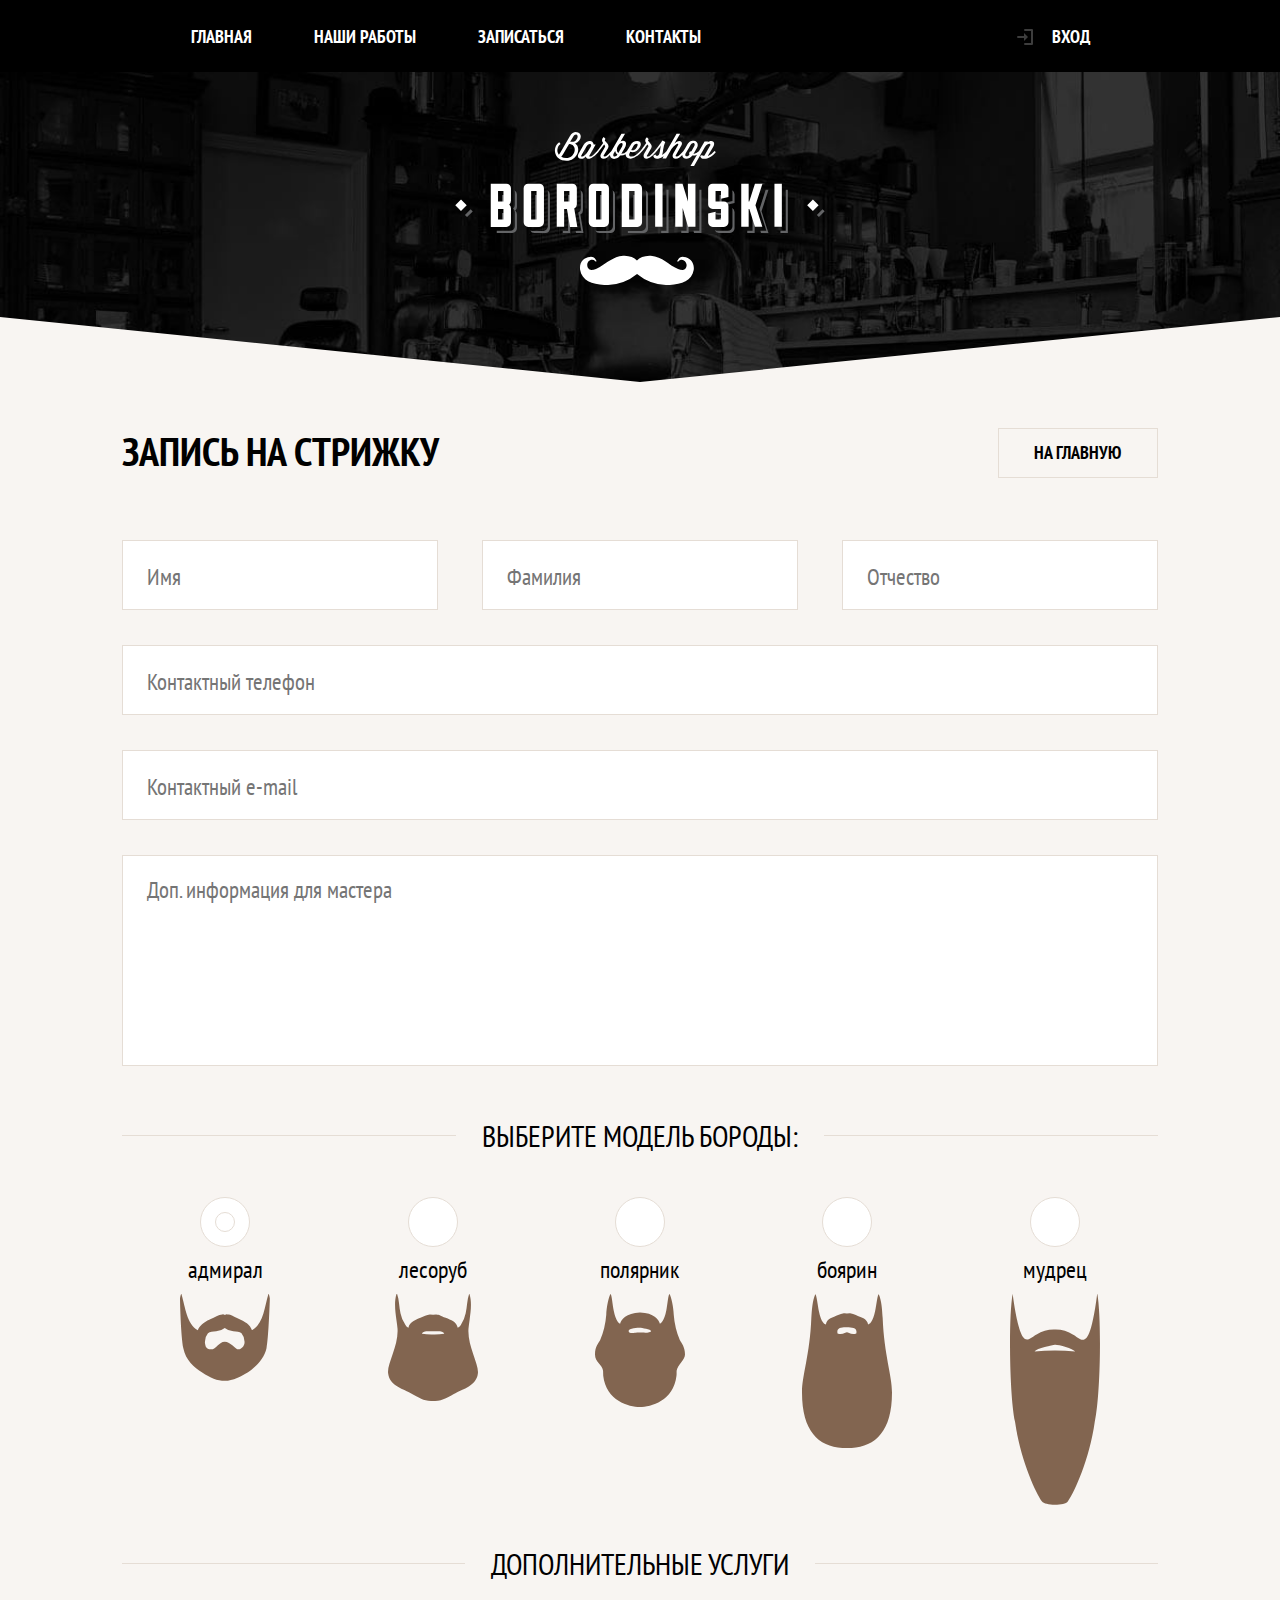
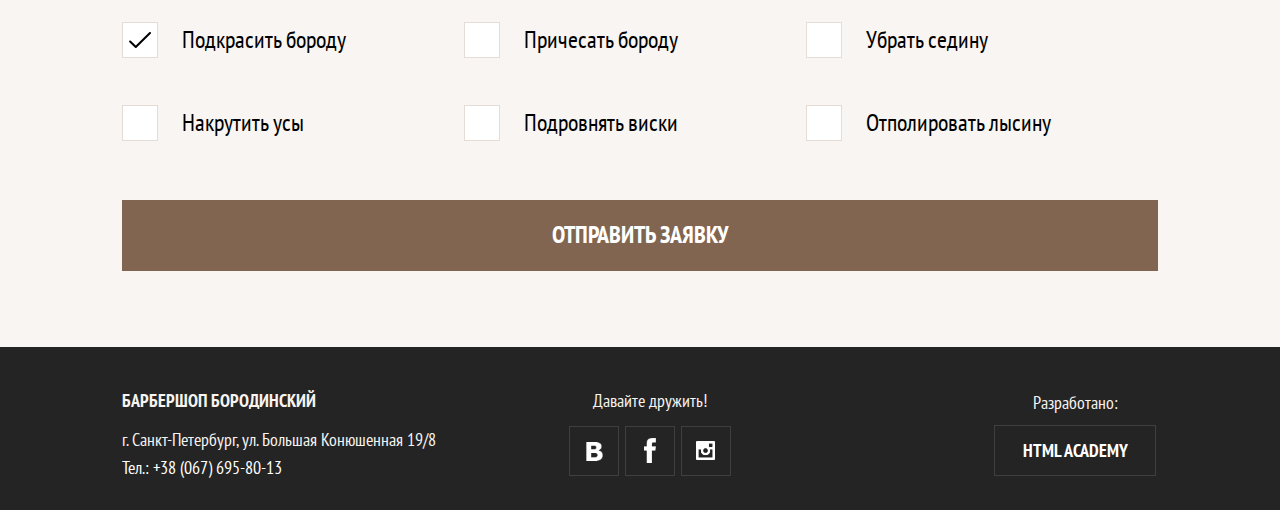
==== form.html @ d83bb0c2 "Add files via upload" ====
<!DOCTYPE html>
<html lang="ru">
  <head>
    <meta charset="utf-8">
    <title>Запись на стрижку</title>
    <meta name="viewport" content="width=device-width,initial-scale=1">
    <meta name="format-deection" content="telephone=no">
    <link rel="stylesheet" href="css/normalize.css">
    <link rel="stylesheet" href="css/style.css">
    <link rel="shortcut icon" href="favicon.png" type="image/png">
    <link href="https://fonts.googleapis.com/css?family=PT+Sans+Narrow:400,700&amp;subset=cyrillic" rel="stylesheet">
  </head>
  <body>
    <header class="page-header">
      <h1 class="visually-hidden">Барбершоп Бородинский - истинно мужская классика</h1>
      <div class="page-header__logo  page-header__logo--inner-page">
        <picture>
          <source media="(min-width: 1200px)" srcset="img/logotype-desktop.svg">
          <source media="(min-width: 768px)" srcset="img/logotype-tablet.svg">
          <img src="img/logotype-mobile.svg" width="370" height="153" alt="Барбершоп «Бородинский»">
        </picture>
      </div>
      <nav class="main-nav  main-nav--closed  main-nav--nojs">
        <button class="main-nav__toggle" type="button">Открыть меню</button>
        <div class="main-nav__wrapper">
          <ul class="main-nav__items">
            <li class="main-nav__item"><a href="index.html">Главная</a></li>
            <li class="main-nav__item"><a href="photo.html">Наши работы</a></li>
            <li class="main-nav__item  main-nav__item--active"><a>Записаться</a></li>
            <li class="main-nav__item"><a href="">Контакты</a></li>
          </ul>
          <ul class="main-nav__user-items">
            <li class="main-nav__user-item"><a class="main-nav__user-login" href="#" title="Войти">Вход</a></li>
          </ul>
        </div>
      </nav>
    </header>
    <main class="page-inner">
      <div class="page-inner__navigation">
        <h2 class="page-inner__header">Запись на стрижку</h2>
        <a class="page-inner__back  btn" href="index.html">На главную</a>
      </div>
      <section class="form">
        <div class="form__wrapper">
          <form class="form__inner" method="POST" action="#">
            <div class="form__field  form__field--fullname">
              <label for="name">
                <span class="visually-hidden">Имя</span>
                <input type="text" id="name" name="name" placeholder="Имя">
              </label>
              <label for="surname">
                <span class="visually-hidden">Фамилия</span>
                <input type="text" id="surname" name="surname" placeholder="Фамилия">
              </label>
              <label for="patronymic">
                <span class="visually-hidden">Отчество</span>
                <input type="text" id="patronymic" name="patronymic" placeholder="Отчество">
              </label>
            </div>
            <div class="form__field  form__field--contacts">
              <label for="phone">
                <span class="visually-hidden">Контактный телефон</span>
                <input type="text" id="phone" name="phone" placeholder="Контактный телефон">
              </label>
              <label for="email">
                <span class="visually-hidden">Контактный e-mail</span>
                <input type="text" id="email" name="email" placeholder="Контактный e-mail">
              </label>
            </div>
            <div class="form__field  form__field--comments">
              <textarea name="comments" placeholder="Доп. информация для мастера"></textarea>
            </div>
            <div class="form__field  form__field--beards">
              <h3 class="form__field-title">Выберите модель бороды:</h3>
              <ul>
                <li>
                  <input type="radio" id="beard-1" name="beard" value="beard-1" checked>
                  <label for="beard-1">адмирал</label>
                  <img src="img/beard-1.svg" alt="Тип бороды">
                </li>
                <li>
                  <input type="radio" id="beard-2" name="beard" value="beard-2">
                  <label for="beard-2">лесоруб</label>
                  <img src="img/beard-2.svg" alt="Тип бороды">
                </li>
                <li>
                  <input type="radio" id="beard-3" name="beard" value="beard-3">
                  <label for="beard-3">полярник</label>
                  <img src="img/beard-3.svg" alt="Тип бороды">
                </li>
                <li>
                  <input type="radio" id="beard-4" name="beard" value="beard-4">
                  <label for="beard-4">боярин</label>
                  <img src="img/beard-4.svg" alt="Тип бороды">
                </li>
                <li>
                  <input type="radio" id="beard-5" name="beard" value="beard-5">
                  <label for="beard-5">мудрец</label>
                  <img src="img/beard-5.svg" alt="Тип бороды">
                </li>
              </ul>
            </div>
            <div class="form__field  form__field--offers">
              <h3 class="form__field-title">Дополнительные услуги</h3>
              <ul>
                <li>
                  <input type="checkbox" id="offer-1" name="offer-1" checked>
                  <label for="offer-1">Подкрасить бороду</label>
                </li>
                <li>
                  <input type="checkbox" id="offer-2" name="offer-2">
                  <label for="offer-2">Причесать бороду</label>
                </li>
                <li>
                  <input type="checkbox" id="offer-3" name="offer-3">
                  <label for="offer-3">Убрать седину</label>
                </li>
                <li>
                  <input type="checkbox" id="offer-4" name="offer-4">
                  <label for="offer-4">Накрутить усы</label>
                </li>
                <li>
                  <input type="checkbox" id="offer-5" name="offer-5">
                  <label for="offer-5">Подровнять виски</label>
                </li>
                <li>
                  <input type="checkbox" id="offer-6" name="offer-6">
                  <label for="offer-6">Отполировать лысину</label>
                </li>
              </ul>
            </div>
            <button class="form__apply" type="button">Отправить заявку</button>
          </form>
        </div>
      </section>
    </main>
    <footer class="page-footer">
      <div class="page-footer__wrapper">
        <p class="page-footer__contacts">
          <div>Барбершоп Бородинский</div><br>
          <p class="page-footer__adress">г. Санкт-Петербург, ул. Большая Конюшенная 19/8<br></p>
          <a class="btn  page-footer__contacts-hidden" href="tel:+380676958013">+38 (067) 695-80-13</a>
        </p>
        <p class="page-footer__social">
          <span class="social-links">
            <a class="social-link  social-link--vk" href="https://vk.com">Мы в Вконтакте</a>
            <a class="social-link  social-link--fb" href="https://facebook.com">Мы в Фейсбуке</a>
            <a class="social-link  social-link--ig" href="https://instagram.com">Мы в Инстаграме</a>
          </span>
        </p>
          <p class="page-footer__copyright">
            Разработано:
            <a class="btn  page-footer__copyright-link" href="">HTML Academy</a>
          </p>
      </div>
    </footer>
    <section class="modal-login">
      <h2 class="modal-login__title">Личный кабинет</h2>
      <p>Введите свой логин и пароль, чтобы войти</p>
      <form class="modal-login__form" action="#" method="post">
        <label for="login">
          <input type="text" id="login" placeholder="Логин">
        </label>
        <label for="password">
          <input type="text" id="password" placeholder="Пароль">
        </label>
        <input type="checkbox" name="remember" id="remember">
        <label for="remember"></label>
        <a href="#">Я забыл пароль!</a>
        <button class="modal-login__enter" type="submit">Войти в личный кабинет</button>
        <button class="modal-login__close" type="button"></button>
      </form>
    </section>
    <script src="js/menu.js"></script>
  </body>
</html>
---- css/style.css ----
.btn {
  font-weight: 700;
  text-transform: uppercase;
  text-decoration: none;
  transition: border 0.1s linear, background-color 0.2s linear, color 0.2s linear;
}
.btn:focus,
.btn:hover {
  border-color: #d5c9bd;
}
.btn:active {
  color: rgba(0, 0, 0, 0.3);
  background-color: #d5c9bd;
}
.slider__item {
  display: none;
}
.slider__toggles {
  width: 150px;
  height: 10px;
  text-align: center;
  z-index: 1000;
}
.slider__toggle {
  display: inline-block;
  width: 6px;
  height: 6px;
  margin: 0 12px;
  background-color: #f8f5f2;
  border: 1px solid #000000;
  vertical-align: top;
  cursor: pointer;
  transform: rotate(45deg);
  transition: background-color 0.2s linear;
}
.advantages__toggles .slider__toggle {
  border: 1px solid #ffffff;
  background-color: #242424;
}
.slider input[type=radio] {
  display: none;
}
#reviews-input-1:checked ~ .reviews__items .reviews__item:nth-child(1),
#reviews-input-2:checked ~ .reviews__items .reviews__item:nth-child(2),
#reviews-input-3:checked ~ .reviews__items .reviews__item:nth-child(3) {
  display: flex;
  flex-direction: column;
}
#reviews-input-1:checked ~ .slider__toggles label[for=reviews-input-1],
#reviews-input-2:checked ~ .slider__toggles label[for=reviews-input-2],
#reviews-input-3:checked ~ .slider__toggles label[for=reviews-input-3] {
  background-color: #000000;
}
#advantages-input-1:checked ~ .advantages__items .advantages__item:nth-child(1),
#advantages-input-2:checked ~ .advantages__items .advantages__item:nth-child(2),
#advantages-input-3:checked ~ .advantages__items .advantages__item:nth-child(3) {
  display: block;
  flex-direction: column;
}
#advantages-input-1:checked ~ .slider__toggles label[for=advantages-input-1],
#advantages-input-2:checked ~ .slider__toggles label[for=advantages-input-2],
#advantages-input-3:checked ~ .slider__toggles label[for=advantages-input-3] {
  background-color: #ffffff;
}
body {
  font-size: 18px;
  line-height: 27px;
  font-family: "PT Sans Narrow", Arial, sans-serif;
  color: #f7f4f1;
  font-style: normal;
  background-color: #242424;
}
img {
  max-width: 100%;
  height: auto;
}
.visually-hidden {
  position: absolute;
  overflow: hidden;
  clip: rect(0 0 0 0);
  height: 1px;
  width: 1px;
  margin: -1px;
  padding: 0;
  border: 0;
}
.advantages__wrapper {
  position: relative;
  width: 320px;
  margin: 0 auto;
  width: 100%;
  min-height: 280px;
  padding-top: 30px;
}
@media (min-width: 768px) {
  .advantages__wrapper {
    width: 640px;
  }
}
@media (min-width: 1200px) {
  .advantages__wrapper {
    width: 960px;
  }
}
.advantages__wrapper::after {
  content: "";
  position: absolute;
  margin-top: -20px;
  width: 100%;
  height: 35px;
  bottom: -35px;
  left: 0;
  background-image: url(../img/corner-dark.svg);
  background-repeat: no-repeat;
  transform: rotate(180deg);
}
.advantages__items {
  margin: 0;
  padding: 0;
  list-style: none;
}
.advantages__item {
  min-height: 126px;
  padding: 15px 44px;
  padding-top: 125px;
}
.advantages__item p {
  text-align: center;
  margin: auto;
  margin-top: 0;
  font-size: 20px;
  line-height: 27px;
  width: 90%;
}
.advantages__item-title {
  text-align: center;
  font-size: 30px;
  line-height: 30px;
  margin-top: 0;
  margin-bottom: 15px;
  text-transform: uppercase;
}
.advantages__item::before {
  content: "";
  position: absolute;
  margin-top: -20px;
  width: 95px;
  height: 95px;
  bottom: 190px;
  left: 50%;
  transform: translateX(-50%);
  background-repeat: no-repeat;
}
.advantages__item--fast::before {
  background-image: url(../img/advantage-1-illustration.svg);
}
.advantages__item--cool::before {
  background-image: url(../img/advantage-2-illustration.svg);
}
.advantages__item--pricy::before {
  background-image: url(../img/advantage-3-illustration.svg);
}
.advantages__item:nth-child(n+2) {
  display: none;
}
.advantages__toggles {
  margin: auto;
}
@media (min-width: 768px) {
  .advantages {
    position: relative;
  }
  .advantages__wrapper {
    width: 81%;
    padding-top: 42px;
    min-height: 510px;
  }
  .advantages__items {
    padding-bottom: 4px;
  }
  .advantages__toggles {
    display: none;
  }
  .advantages__item {
    position: relative;
    min-height: 95px;
    margin: 0 30px;
    margin-bottom: 60px;
    padding: 0;
    padding-bottom: 18px;
    padding-left: 128px;
  }
  .advantages__item::after {
    content: "";
    position: absolute;
    right: 10px;
    bottom: -20px;
    left: 7px;
    height: 1px;
    background-color: #4a4a4a;
  }
  .advantages__item:last-child::after {
    display: none;
  }
  .advantages__item::before {
    content: "";
    position: absolute;
    margin-top: 0;
    bottom: 0;
    top: 3px;
    left: 0;
    transform: none;
    width: 95px;
    height: 94px;
  }
  .advantages__item::after:last-child {
    height: 0px;
  }
  .advantages__item p {
    text-align: left;
    margin-top: 0;
    font-size: 20px;
    line-height: 27px;
    width: 100%;
  }
  .advantages__item-title {
    text-align: left;
    font-size: 30px;
    line-height: 30px;
    margin-top: 0;
    margin-bottom: 15px;
    text-transform: uppercase;
  }
  .advantages__item:nth-child(n+2) {
    display: block;
  }
  .advantages__item:last-child {
    margin-bottom: 0;
  }
  .advantages__wrapper::after {
    display: none;
  }
  .advantages::after {
    content: "";
    position: absolute;
    margin-top: -20px;
    width: 100%;
    height: 35px;
    bottom: -35px;
    left: 0;
    background-image: url(../img/corner-dark.svg);
    background-repeat: no-repeat;
    transform: rotate(180deg);
  }
}
@media (min-width: 1200px) {
  .advantages__wrapper {
    max-width: 1200px;
    min-height: 275px;
    padding-top: 75px;
    padding-bottom: 59px;
  }
  .advantages__items {
    display: table;
    margin: auto;
    width: 100%
    height: 275px;
  }
  .advantages__item {
    display: table-cell;
    width: 240px;
    margin: 0;
    padding: 0 40px;
    padding-top: 130px;
  }
  .advantages__item:nth-child(2) {
    border-left: 1px solid #4a4a4a;
    border-right: 1px solid #4a4a4a;
  }
  .advantages__item p {
    text-align: center;
  }
  .advantages__item-title {
    text-align: center;
  }
  .advantages__item::before {
    left: 50%;
    transform: translateX(-50%);
  }
  .advantages__item:nth-child(n+2) {
    display: table-cell;
  }
  .advantages__item:nth-child(2) {
    width: 200px;
    padding-left: 60px;
    padding-right: 60px;
  }
  .advantages__item::after {
    display: none;
  }
}
.main-nav {
  position: relative;
  width: auto;
  min-height: 51px;
}
.main-nav__toggle {
  position: absolute;
  top: 0;
  right: 0;
  display: block;
  width: 70px;
  height: 50px;
  font-size: 0;
  z-index: 1000;
  background-color: #6a4d38;
  cursor: pointer;
  border: none;
}
.main-nav__toggle:hover {
  background-color: #624530;
}
.main-nav__toggle:active {
  background-color: #624530;
}
.main-nav--closed .main-nav__toggle::before {
  content: "";
  position: absolute;
  top: 15px;
  left: 17px;
  width: 36px;
  height: 2px;
  background-color: #ffffff;
  box-shadow: 0 8px 0 0 #ffffff,
              0 16px 0 0 #ffffff;
}
.main-nav--closed .main-nav__toggle:active::before {
  background-color: rgba(255, 255, 255, 0.3);
  box-shadow: 0 8px 0 0 rgba(255, 255, 255, 0.3), 0 16px 0 0 rgba(255, 255, 255, 0.3);
}
.main-nav--opened .main-nav__toggle {
  top: 0;
  right: auto;
  left: 0;
}
.main-nav--opened .main-nav__toggle::before,
.main-nav--opened .main-nav__toggle::after {
  content: "";
  position: absolute;
  top: 24px;
  left: 18px;
  width: 36px;
  height: 2px;
  background-color: #ffffff;
}
.main-nav--opened .main-nav__toggle::before {
  transform: rotate(45deg);
  box-shadow: none;
}
.main-nav--opened .main-nav__toggle::after {
  transform: rotate(-45deg);
}
.main-nav--opened .main-nav__toggle:active::before,
.main-nav--opened .main-nav__toggle:active::after {
  background-color: rgba(255, 255, 255, 0.3);
}
.main-nav__items,
.main-nav__user-items {
  margin: 0;
  padding: 0;
  list-style: none;
}
.main-nav__items {
  font-weight: bold;
}
.main-nav__item a {
  display: block;
  padding: 12px 21px;
  padding-bottom: 13px;
  font-size: 18px;
  line-height: 24px;
  color: #ffffff;
  text-transform: uppercase;
  text-decoration: none;
  background-color: #826550;
  border-top: 1px solid #886e5b;
  border-bottom: 1px solid #71543f;
}
.main-nav__item a[href]:hover {
  background-color: #755a46;
  border-top-color: #755a46;
}
.main-nav__item a[href]:active {
  color: rgba(255, 255, 255, 0.3);
  background-color: #6a4d38;
  border-top-color: #6a4d38;
}
.main-nav__user-login {
  position: relative;
  display: block;
  padding: 17px 21px;
  padding-left: 49px;
  line-height: 18px;
  color: #ffffff;
  text-decoration: none;
}
.main-nav__user-login::before {
  content: "";
  position: absolute;
  top: 17px;
  left: 21px;
  width: 16px;
  height: 16px;
  background-image: url("../img/icon-login.png");
  opacity: 0.8;
}
@media (max-width: 767px) {
  .main-nav--closed .main-nav__item {
    display: none;
  }
  .main-nav--closed .main-nav__item--active {
    display: block;
  }
  .main-nav--closed .main-nav__item--active a {
    padding-right: 70px;
    padding-left: 70px;
    text-align: center;
  }
  .main-nav--closed .main-nav__user-item {
    display: none;
  }
  .main-nav--opened .main-nav__wrapper {
    position: absolute;
    top: 0;
    right: 0;
    left: 70px;
    z-index: 20;
    height: 80vh;
    background-color: #6a4d38;
    box-shadow: -3px 0 7px 4px rgba(0, 0, 0, 0.4);
  }
  /* .main-nav--opened .main-nav__wrapper::before {
    content: "";
    position: absolute;
    top: 0;
    left: 6px;
    z-index: -1;
    width: 0;
    height: 100%;
    box-shadow: -7px 0 7px 4px rgba(0, 0, 0, 0.4);
  } */
  .main-nav--nojs .main-nav__toggle {
    display: none;
  }
  .main-nav--nojs .main-nav__wrapper {
    position: static;
    height: auto;
  }
  .main-nav--nojs .main-nav__item {
    display: block;
  }
  .main-nav--nojs .main-nav__item--active a {
    padding-right: 21px;
    padding-left: 21px;
    text-align: left;
  }
  .main-nav--nojs .main-nav__user-item {
    display: block;
    background-color: #6a4d38;
  }
}
@media (min-width: 768px) {
  .main-nav {
    width: auto;
    min-height: 70px;
    margin: 0;
    background-color: black;
  }
  .main-nav__wrapper {
    width: auto;
    display: flex;
  }
  .main-nav__toggle {
    display: none;
  }
  .main-nav__items {
    display: flex;
    flex-wrap: wrap;
    flex-grow: 1;
    width: 570px;
  }
  .main-nav__item {
    margin-right: 32px;
  }
  .main-nav__item:last-child {
    margin-right: 0;
  }
  .main-nav__item--active {
    position: relative;
  }
  .main-nav__item--active::after {
    content: "";
    position: absolute;
    right: 0;
    bottom: -3px;
    left: 0;
    height: 3px;
  }
  .main-nav__item a {
    padding: 0;
    padding-top: 25px;
    padding-bottom: 23px;
    background: none;
    border: none;
  }
  .main-nav__item a[href]:hover {
    background-color: black;
  }
  .main-nav__item a[href]:active {
    color: #ffffff;
    background-color: black;
    opacity: 0.3;
  }
  .main-nav__user-items {
    width: 60px;
  }
  .main-nav__user-login {
    width: 60px;
    height: 70px;
    padding: 0;
    font-size: 0;
  }
  .main-nav__user-login::before {
    top: 29px;
    left: 12px;
  }
  .main-nav__user-login:hover::before {
    opacity: 1;
  }
  .main-nav__user-login:active::before {
    opacity: 0.3;
  }
}
@media (min-width: 768px) and (min-width: 768px) {
  .main-nav__wrapper {
    width: 84%;
    max-width: 960px;
    margin: 0 auto;
  }
}
@media (min-width: 1200px) {
  .main-nav__item {
    margin-right: 0;
  }
  .main-nav__item--active::after {
    right: 30px;
    left: 30px;
  }
  .main-nav__item a {
    padding-right: 31px;
    padding-left: 31px;
  }
  .main-nav__item a[href]:hover {
    color: #000000;
    background-color: #ffffff;
  }
  .main-nav__item a[href]:active {
    color: rgba(0, 0, 0, 0.3);
    background-color: #ffffff;
    opacity: 1;
  }
  .main-nav__user-items {
    width: auto;
    max-width: 160px;
  }
  .main-nav__user-login {
    position: relative;
    width: auto;
    height: auto;
    padding-top: 25px;
    padding-right: 30px;
    padding-bottom: 23px;
    padding-left: 50px;
    font-weight: bold;
    font-size: 18px;
    line-height: 24px;
    text-transform: uppercase;
    text-decoration: none;
  }
  .main-nav__user-login:hover {
    color: #000000;
    background-color: #ffffff;
  }
  .main-nav__user-login:hover::before {
    background-image: url("../img/icon-login-hover.png");
  }
  .main-nav__user-login:active {
    color: rgba(0, 0, 0, 0.3);
    background-color: #ffffff;
  }
  .main-nav__user-login:active::before {
    opacity: 0.1;
  }
  .main-nav__user-login::before {
    left: 15px;
  }
}
.news {
  background-color: #f8f5f2;
  color: #000000;
}
.news__wrapper {
  position: relative;
  width: auto;
  min-height: 390px;
}
.news__title {
  font-size: 30px;
  line-height: 30px;
  text-align: center;
  text-transform: uppercase;
  padding-top: 60px;
  margin-bottom: -80px;
  margin-top: 0;
}
.news__items {
  margin: 0;
  padding: 0;
  padding-bottom: 110px;
  list-style: none;
}
.news__item {
  height: 70px;
  margin: 0;
  margin-bottom: 16px;
  padding-bottom: 18px;
  padding-left: 90px;
}
.news__item:hover p,
.news__item:focus p {
  color: #826550;
  text-decoration: underline;
}
.news__item:hover time,
.news__item:focus time {
  background-color: #826550;
}
.news__item:hover time::after,
.news__item:focus time::after {
  border-top-color: #826550;
}
.news__item:active p {
  color: #6a4d38;
}
.news__item-wrapper:active time {
  color: rgba(255, 255, 255, 0.3);
  background-color: #6a4d38;
}
.news__item-wrapper:active time::after {
  border-top-color: #6a4d38;
}
.news__item:nth-child(n+3) {
  display: none;
}
.news__item:nth-child(2) {
  padding-bottom: 0;
}
.news__to-all {
  display: block;
  font-weight: 700;
  text-align: center;
  margin: auto;
  width: 95%;
  line-height: 49px;
  color: #000000;
  text-transform: uppercase;
  text-decoration: none;
  border: 1px solid #e5ddd5;
}
.news__date {
  position: relative;
  display: inline-block;
  box-sizing: border-box;
  width: 50px;
  top: 100px;
  left: -75px;
  margin: 12px 20px 0 0;
  padding: 5px 12px 3px;
  font-weight: 400;
  font-size: 16px;
  line-height: 16px;
  color: #ffffff;
  text-transform: lowercase;
  background-color: #000000;
  transition: background-color 0.1s linear, color 0.2s linear;
}
.news__date b {
  width: 25px;
}
.news__date::after {
  content: "";
  position: absolute;
  right: 0;
  left: 0;
  bottom: -10px;
  width: 0;
  height: 0;
  border: 10px solid transparent;
  transition: border-color 0.1s linear;
  border-top-color: #000000;
  border-right-width: 25px;
  border-bottom: none;
  border-left-width: 25px;
}
.news__date::after:hover {
  transition: border-color 0.1s linear;
}
.news__date b {
  display: inline-block;
  margin-bottom: -4px;
  margin-left: -1px;
  font-weight: 700;
  font-size: 30px;
  line-height: 30px;
  text-align: center;
}
.news__item p {
  width: 99%;
  min-height: 54px;
  margin-top: 35px;
  margin-bottom: 0;
}
@media (max-width: 767px) {
  .news__wrapper::before {
    content: "";
    position: absolute;
    width: 100%;
    top: 53%;
    height: 1px;
    background-color: #e5ddd5;
  }
}
@media (min-width: 768px) {
  .news {
    padding-top: 90px;
    padding-bottom: 28px;
  }
  .news__wrapper {
    width: 81%;
    margin: 0 auto;
    min-height: 270px;
    padding: 0;
  }
  .news__to-all {
    position: absolute;
    text-align: right;
    width: 111px;
    top: 0;
    right: 0;
    padding: 1px 25px 1px 13px;
    border: 1px solid #e5ddd5;
    color: #000000;
  }
  .news__date {
    top: 65px;
    left: -60px;
  }
  .news__title {
    font-size: 40px;
    margin-left: 0;
    padding-left: 0;
    text-align: left;
    padding-top: 0;
    margin-bottom: 0;
    margin-top: 0;
  }
  .news_items {
    display: flex;
    font-size: 0;
  }
  .news__item {
    display: inline-block;
    width: 38%;
    margin: 0;
    padding: 0;
    padding-left: 60px;
    vertical-align: top;
  }
  .news__item:nth-child(2) {
    float: right;
    margin-right: 0;
  }
  .news__item p {
    margin-top: 0;
    margin-left: 10px;
  }
}
@media (min-width: 1200px) {
  .news {
    padding-top: 88px;
    padding-bottom: 32px;
  }
  .news__wrapper {
    max-width: 1200px;
  }
  .news__title {
    padding-left: 70px;
  }
  .news__items {
    display: flex;
    justify-content: space-around;
  }
  .news__item {
    display: inline-block;
    width: 25%;
    margin: 0;
    padding: 0;
    padding-left: 50px;
    vertical-align: top;
  }
  .news__item p {
    margin-top: 0;
    margin-left: 0;
  }
  .news__item:nth-child(n+3) {
    display: inline-block;
  }
  .news__date {
    left: -75px;
  }
}
.page-footer {
  position: relative;
  margin-bottom: 10px;
  text-align: center;
  margin-top: 40px;
}
.page-footer__wrapper {
  width: auto;
}
.page-footer__contacts + div {
  font-weight: 700;
  margin-bottom: -30px;
}
.page-footer__copyright {
  margin-top: 35px;
}
.page-footer__copyright-link,
.page-footer__contacts-hidden {
  color: #ffffff;
  display: block;
  border: 1px solid #3f3f3f;
  margin: auto;
  width: 95%;
  margin-top: 12px;
  line-height: 49px;
  margin-bottom: 20px;
  transition: border-color 0.2s linear, background-color 0.2s linear, color 0.3s linear;
}
.page-footer__copyright a:hover,
.page-footer__copyright a:focus {
  border-color: #545454;
}
.page-footer__copyright a:active {
  color: rgba(255, 255, 255, 0.3);
  background-color: #252525;
  border-color: #252525;
}
.page-footer__contacts-hidden {
  margin-top: 20px;
  padding-bottom: 1px;
}
.page-footer__social {
  width: 100%;
  margin-top: 35px;
  border-top: 1px solid #3f3f3f;
  border-bottom: 1px solid #3f3f3f;
  font-size: 0;
  height: 98px;
}
.social-link {
  width: 33%;
  display: inline-block;
  background-repeat: no-repeat;
  background-position: center;
  line-height: 98px;
  transition: border-color 0.3s linear, background-color 0.3s linear, opacity 0.3s linear;
}
.social-link--vk {
  background-image: url(../img/vk-big.png);
}
.social-link--fb {
  background-image: url(../img/fb-big.png);
  border-left: 1px solid #3f3f3f;
  border-right: 1px solid #3f3f3f;
}
.social-link--ig {
  background-image: url(../img/ig-big.png);
}
.social-link:hover,
.social-link:focus {
  border-color: #515151;
}
.social-link:active {
  background-color: #252525;
  border-color: #252525;
  opacity: 0.3;
}
@media (max-width: 767px) {
  .page-footer__contacts {
    margin-top: 70px;
  }
}
@media (min-width: 768px) {
  .page-footer__wrapper {
    position: relative;
    width: 81%;
    margin: auto;
  }
  .page-footer__contacts {
    display: block;
    text-align: left;
  }
  .page-footer__contacts + div {
    text-align: left;
    text-transform: uppercase;
  }
  .page-footer__copyright-link {
    margin-top: 9px;
    width: 160px;
  }
  .page-footer__contacts-hidden {
    color: #ffffff;
    display: block;
    margin: auto;
    line-height: 49px;
    border: 0px;
    padding-bottom: 0px;
    margin-left: 0px;
    font-weight: 400;
    text-align: left;
  }
  .page-footer__contacts-hidden::before {
    content: "Тел.: ";
    text-transform: none;
  }
  .page-footer__adress {
    text-align: left;
    margin-top: 15px;
    margin-bottom: -10px;
  }
  .page-footer__social {
    border: 0px;
    margin-bottom: 80px;
  }
  .social-link {
    width: 33%;
    display: inline-block;
    background-repeat: no-repeat;
    background-position: center;
    line-height: 98px;
  }
  .social-link--vk {
    border-top: 1px solid #3f3f3f;
    border-left: 1px solid #3f3f3f;
    border-bottom: 1px solid #3f3f3f;
  }
  .social-link--fb {
    border-top: 1px solid #3f3f3f;
    border-bottom: 1px solid #3f3f3f;
  }
  .social-link--ig {
    border-top: 1px solid #3f3f3f;
    border-bottom: 1px solid #3f3f3f;
    border-right: 1px solid #3f3f3f;
  }
  .page-footer__copyright {
    position: absolute;
    top: -33px;
    right: 2px;
  }
}
@media (min-width: 1200px) {
  .page-footer__wrapper {
    max-width: 1200px;
    position: relative;
  }
  .page-footer__social {
    position: absolute;
    border: 0px;
    top: 0;
    left: 43%;
    margin-bottom: 80px;
    width: 165px;
    display: inline-block;
    margin: 0;
    margin-bottom: 50px;
  }
  .social-link {
    width: 48px;
    height: 48px;
    margin-top: 5px;
    display: inline-block;
    background-repeat: no-repeat;
    background-position: center;
    line-height: 48px;
  }
  .social-link--vk {
    background-size: 35%;
    border: 1px solid #3f3f3f;
    margin-right: 6px;
  }
  .social-link--fb {
    background-size: 25%;
    border: 1px solid #3f3f3f;
    margin-right: 6px;
  }
  .social-link--ig {
    background-size: 40%;
    border: 1px solid #3f3f3f;
  }
  .page-footer__social::before {
    content: "Давайте дружить!";
    font-size: 18px;
  }
}
.page-header__logo {
  height: 85px;
  text-align: center;
}
.page-header__logo img {
  width: 230px;
  height: 85px;
}
@media (min-width: 768px) {
  .page-header {
    /* position: relative; */
    display: flex;
    flex-direction: column;
    min-height: 0;
    background-color: #000000;
  }
  .page-header__logo {
    order: 2;
    /*position: absolute;
    bottom: 0; */
    width: 100%;
    height: 400px;
    background-image: url("../img/bb-tablet.jpg");
    background-color: #000000;
    background-repeat: no-repeat;
    background-position: center -9px;
    background-size: cover;
  }
  .page-header__logo--inner-page {
    height: 210px;
  }
  .page-header__logo img {
    position: relative;
    width: 370px;
    height: 101px;
    top: 40px;
  }
}
@media (min-width: 1200px) {
  .page-header__logo {
    height: 648px;
    background-position: center 0px;
    background-size: cover;
  }
  .page-header__logo--inner-page {
    height: 310px;
  }
  .page-header__logo img {
    position: relative;
    width: 370px;
    height: 153px;
    top: 60px;
    bottom: 438px;
  }
}
.stats {
  width: auto;
}
@media (min-width: 768px) {
  .stats {
    width: 84%;
    max-width: 960px;
    margin: 0 auto;
  }
}
.stats__header {
  padding-top: 27px;
  padding-right: 38px;
  padding-left: 38px;
  min-height: 130px;
  color: #000000;
  background-color: #ffffff;
}
.stats__slogan {
  display: block;
  margin-bottom: 16px;
  font-weight: bold;
  font-size: 30px;
  line-height: 30px;
  text-align: center;
  text-transform: uppercase;
}
.stats__intro {
  margin: 0;
  font-size: 20px;
  line-height: 27px;
  text-align: center;
}
.stats__legend {
  display: block;
  font-size: 20px;
  line-height: 20px;
}
.stats__legend--bottom {
  padding-top: 20px;
  padding-bottom: 14px;
  text-align: center;
  color: rgba(255, 255, 255, 0.3);
  background-color: #242424;
}
.stats__legend--top {
  display: none;
}
.stats__legend sup {
  top: -0.25em;
  font-size: 90%;
}
.stats__items {
  width: 100%;
  border-collapse: collapse;
}
.stats__items tr {
  color: #ffffff;
  background-color: #404040;
}
.stats__items tr:nth-child(2) {
  background-color: #4e4e4e;
}
.stats__items tr:nth-child(3) {
  background-color: #353535;
}
.stats__items tr:nth-child(4) {
  background-color: #404040;
}
.stats__value,
.stats__field {
  width: 50%;
  padding: 20px;
  padding-bottom: 19px;
  vertical-align: top;
}
.stats__value {
  padding-right: 0;
  font-size: 40px;
  line-height: 40px;
}
.stats__value sup {
  top: -0.35em;
  margin-left: 5px;
}
.stats__field {
  padding-left: 0;
  font-size: 18px;
  line-height: 18px;
  text-align: right;
}
@media (min-width: 768px) {
  .stats {
    position: relative;
    z-index: 1;
    margin-top: -184px;
  }
  .stats__items {
    display: block;
  }
  .stats__items::after {
    content: "";
    display: table;
    clear: both;
  }
  .stats__header {
    position: relative;
    display: flex;
    flex-direction: row;
    flex-wrap: wrap;
    padding: 31px 40px;
    min-height: 129px;
    padding: 0;
    padding-top: 31px;
    padding-bottom: 24px;
  }
  .stats__header::before {
    content: "";
    position: absolute;
    top: 27px;
    left: -15px;
    border: 15px solid transparent;
    border-bottom-color: #ffffff;
    transform: rotate(45deg);
  }
  .stats__slogan {
    width: 50%;
    margin-bottom: 20px;
    font-size: 40px;
    line-height: 40px;
    text-align: left;
    padding-left: 34px;
    text-transform: none;
  }
  .stats__intro {
    width: 37.5%;
    padding-left: 30px;
    padding: 0;
    padding-top: 4px;
    text-align: left;
  }
  .stats__legend--top {
    display: block;
    width: 50%;
    padding-left: 34px;
    color: rgba(0, 0, 0, 0.3);
  }
  .stats__legend--bottom {
    display: none;
  }
  /*.stats__list {
    .clearfix();
    display: block;
  }*/
  .stats__items tbody {
    display: flex;
    flex-wrap: wrap;
  }
  .stats__items tr {
    display: block;
    box-sizing: border-box;
    width: 50%;
    padding: 25px 35px;
    padding-bottom: 28px;
  }
  .stats__value,
  .stats__field {
    display: block;
    width: auto;
    padding: 0;
  }
  .stats__value {
    margin-bottom: 7px;
    font-size: 72px;
    line-height: 72px;
  }
  .stats__field {
    font-size: 20px;
    line-height: 27px;
    text-align: left;
  }
  .stats__field br {
    display: none;
  }
}
@media (min-width: 1200px) {
  .stats {
    display: flex;
    margin-top: -159px;
  }
  .stats__header {
    flex-direction: column;
    width: 240px;
    min-height: 263px;
    padding-left: 40px;
    padding-right: 40px;
  }
  .stats__header::before {
    top: 22px;
  }
  .stats__slogan {
    width: auto;
    padding-left: 0px;
    margin-bottom: 42px;
  }
  .stats__intro {
    width: auto;
    margin-bottom: 32px;
    padding: 0;
  }
  .stats__legend--top {
    width: auto;
    padding-left: 0px;
    margin-top: auto;
  }
  .stats__items {
    display: flex;
    width: 640px;
  }
}
.reviews {
  min-height: 250px;
  background-color: #f8f5f2;
  color: #000000;
  border-top: 1px solid #e5ddd5;
  position: relative;
}
.reviews__wrapper {
  width: auto;
  position: relative;
  z-index: 1;
}
.reviews__title {
  font-size: 30px;
  line-height: 30px;
  text-align: center;
  text-transform: uppercase;
  padding-top: 30px;
  margin-bottom: -80px;
  margin-top: 0;
}
.reviews__prev,
.reviews__next {
  display: none;
  transition: border-color 0.2s linear, background-color 0.2s linear;
}
.reviews__next:hover,
.reviews__prev:hover,
.reviews__next:focus,
.reviews__prev:focus {
  border-color: #d5c9bd;
}
.reviews__next:active,
.reviews__prev:active {
  background-color: #d5c9bd;
}
.reviews__author-name {
  font-size: 24px;
  font-weight: 700;
  font-style: normal;
}
.reviews__toggles {
  position: absolute;
  left: 50%;
  transform: translateX(-50%);
  bottom: -30px;
}
.reviews__author-name {
  width: 300px;
  margin-left: 45px;
  margin-top: 100px;
}
.reviews__author-foto {
  display: inline-block;
  position: absolute;
  top: 110px;
  margin-left: -25px;
  width: 50px;
  box-sizing: border-box;
  height: 48px;
  overflow: hidden;
  border: 1px solid #e9e2db;
}
.reviews__author-foto img {
  position: absolute;
  top: 10px;
  transform: scale(1.55);
  height: auto;
}
.reviews__item p {
  margin-left: 45px;
  margin-top: 5px;
  min-height: 54px;
  width: 95%;
}
@media (max-width: 767px) {
  .reviews::after {
    content: "";
    position: absolute;
    width: 100%;
    height: 35px;
    bottom: -35px;
    left: 0;
    background-image: url(../img/corner-light.svg);
    background-repeat: no-repeat;
    transform: rotate(180deg);
  }
  .reviews__write {
    display: none;
  }
}
@media (min-width: 768px) {
  .reviews {
    min-height: 350px;
    border-top: 1px solid #e5ddd5;
  }
  .reviews__wrapper {
    width: 81%;
    margin: auto;
  }
  .reviews__author-name {
    margin-top: 30px;
    margin-left: 19%;
    padding-left: 10px;
    padding-bottom: 5px;
  }
  .reviews__title {
    font-size: 40px;
    padding-left: 0;
    text-align: left;
    padding-top: 50px;
    margin-bottom: 0;
    margin-top: 0;
  }
  .reviews__write {
    position: absolute;
    text-align: right;
    width: 111px;
    padding: 12px 20px 12px 20px;
    top: 40px;
    right: 0;
    border: 1px solid #e5ddd5;
    color: #000000;
  }
  .reviews__prev,
  .reviews__next {
    position: relative;
    display: block;
    width: 56px;
    height: 158px;
    margin-top: 45px;
    font-size: 0;
    background-color: transparent;
    cursor: pointer;
    outline: 0;
    border: 1px solid #e5ddd5;
  }
  .reviews__prev {
    order: -1;
  }
  .reviews__items {
    display: flex;
    width: 100%;
    height: 158px;
    margin: 0px;
  }
  .reviews__item {
    position: relative;
    width: 100%;
    top: 45px;
    min-height: 156px;
    margin: 0;
    margin-bottom: 50px;
    border-top: 1px solid #e5ddd5;
    border-bottom: 1px solid #e5ddd5;
  }
  .reviews__item p {
    margin-left: 19%;
    padding-left: 10px;
    margin-top: 5px;
    min-height: 54px;
    width: 79%;
  }
  .reviews__author-foto {
    top: 40px;
    border-radius: 50%;
    width: 80px;
    height: 80px;
    left: 8%;
  }
  .reviews__author-foto img {
    position: absolute;
    top: 27px;
    left: 15px;
    transform: scale(2.5);
    height: auto;
  }
  .reviews__toggles {
    bottom: -50px;
    width: 130px;
    background-color: #f8f5f2;
  }
  .reviews__prev::before {
    content: "";
    position: absolute;
    top: 50%;
    left: 50%;
    width: 0;
    height: 0;
    border: 6px solid transparent;
    border-left: none;
    border-right: 12px solid #000;
    transform: translate(-50%, -50%);
  }
  .reviews__next::before {
    content: "";
    position: absolute;
    top: 50%;
    left: 50%;
    width: 0;
    height: 0;
    border: 6px solid transparent;
    border-right: none;
    border-left: 12px solid #000;
    transform: translate(-50%, -50%);
  }
}
@media (min-width: 1200px) {
  .reviews {
    min-height: 400px;
  }
  .reviews__wrapper {
    max-width: 1200px;
  }
  .reviews__title {
    padding-left: 70px;
    margin-top: 0;
    padding-top: 50px;
  }
  .reviews__write {
    width: 111px;
    top: 35px;
  }
  .reviews__author-foto {
    top: 0;
    border: none;
    border-radius: 0;
    width: 249px;
    height: 156px;
    left: 20px;
  }
  .reviews__author-foto img {
    position: absolute;
    width: 249px;
    height: 160px;
    top: 0;
    left: 5px;
    transform: scale(1);
    height: auto;
  }
  .reviews__author-name {
    margin-top: 45px;
    margin-left: 31%;
    padding-left: 10px;
    padding-bottom: 5px;
  }
  .reviews__item p {
    margin-left: 31%;
    padding-left: 10px;
    margin-top: 5px;
    min-height: 54px;
    width: 69%;
  }
  .reviews__toggles {
    bottom: -110px;
  }
  .reviews__prev {
    margin-right: 20px;
  }
  .reviews__next {
    margin-left: 20px;
  }
  .reviews__item {
    border-left: 1px solid #e5ddd5;
    border-right: 1px solid #e5ddd5;
  }
}
.page-inner {
  color: #000000;
  background-color: #f8f5f2;
}
.page-inner__header {
  text-transform: uppercase;
  font-size: 30px;
  line-height: 30px;
  text-align: center;
  margin: 0;
  padding-top: 28px;
}
.page-inner__back {
  display: none;
}
@media (min-width: 768px) {
  .page-inner::before {
    content: "";
    position: absolute;
    top: 240px;
    right: 0;
    left: 0;
    height: 42px;
    background-image: url(../img/corner-double.svg);
    background-repeat: no-repeat;
  }
  .page-inner__header {
    font-size: 40px;
    width: 350px;
    text-align: left;
    margin-right: 0;
    margin-bottom: 46px;
  }
  .page-inner__back {
    display: block;
    position: absolute;
    width: 88px;
    padding-left: 35px;
    padding-right: 35px;
    right: 0;
    bottom: -12px;
    height: 48px;
    line-height: 48px;
    color: #000000;
    border: 1px solid #e5ddd5;
  }
  .page-inner__navigation {
    position: relative;
    width: 81%;
    padding-top: 26px;
    max-width: 1200px;
    margin: auto;
  }
}
@media (min-width: 1200px) {
  .page-inner::before {
    height: 65px;
    top: 317px;
  }
}
.month-work {
  padding: 28px 20px 20px 20px;
}
.month-work__img-wrapper {
  position: relative;
  height: 480px;
  background-color: #e6ded6;
  text-align: center;
  overflow: hidden;
}
.month-work__img-wrapper img {
  width: 280px;
}
.month-work__img-wrapper::before {
  content: "РАБОТА МЕСЯЦА";
  position: absolute;
  bottom: 29px;
  left: 0;
  z-index: 2;
  width: 128px;
  padding: 15px 15px 15px 25px;
  font-weight: 700;
  font-size: 20px;
  line-height: 20px;
  color: #ffffff;
  background-color: #826550;
}
.month-work__img-wrapper::after {
  content: "";
  position: absolute;
  bottom: 29px;
  left: 168px;
  z-index: 2;
  width: 0;
  height: 0;
  border: 25px solid #826550;
  border-right: 8px solid transparent;
  border-left: none;
}
.month-work__title {
  font-size: 24px;
  margin: 0;
  margin-bottom: 14px;
}
.month-work__item {
  padding: 20px 22px 37px 22px;
  border: 1px solid #e5ddd5;
  border-top: none;
}
.month-work__blockquote {
  margin: 0;
  margin-bottom: 15px;
}
.month-work__parameter-list {
  display: flex;
  flex-wrap: wrap;
  margin: 0;
  padding: 0;
  font-size: 16px;
  list-style: none;
  text-transform: uppercase;
}
.month-work__parameter-list--haircut {
  position: relative;
  padding-left: 36px;
  margin-right: 15px;
}
.month-work__parameter-list--haircut::before {
  content: "";
  position: absolute;
  top: 50%;
  left: 0;
  width: 45px;
  height: 21px;
  background-repeat: no-repeat;
  background-position: center center;
  transform: translate(-30%, -50%);
  background-image: url(../img/scissors-icon.svg);
}
.month-work__parameter-list--shaving {
  position: relative;
  padding-left: 36px;
  margin-right: 20px;
}
.month-work__parameter-list--shaving::before {
  content: "";
  position: absolute;
  top: 50%;
  left: 0;
  width: 45px;
  height: 21px;
  background-repeat: no-repeat;
  background-position: center center;
  transform: translate(-30%, -50%);
  background-image: url(../img/beard-icon.svg);
}
.month-work__parameter-list--mustache {
  position: relative;
  padding-left: 36px;
  margin-right: 15px;
}
.month-work__parameter-list--mustache::before {
  content: "";
  position: absolute;
  top: 50%;
  left: 0;
  width: 45px;
  height: 21px;
  background-repeat: no-repeat;
  background-position: center center;
  transform: translate(-30%, -50%);
  background-image: url(../img/mustache-icon.svg);
}
@media (min-width: 768px) {
  .month-work {
    padding: 28px 0px 20px 0px;
  }
  .month-work__item {
    position: relative;
    margin: 0;
    display: flex;
    flex-direction: column;
    justify-content: space-between;
    padding: 43px 50px 20px;
    border-top: 1px solid #e5ddd5;
    border-left: none;
  }
  .month-work__img-wrapper {
    max-width: 270px;
    min-width: 270px;
    height: 480px;
    position: relative;
    margin: 0;
    overflow: hidden;
  }
  .month-work__wrapper {
    display: flex;
    width: 81%;
    max-width: 1200px;
    margin: auto;
  }
  .month-work__title {
    margin-bottom: 26px;
  }
}
@media (min-width: 1200px) {
  .month-work__img-wrapper {
    max-width: 480px;
    min-width: 480px;
    height: 480px;
  }
  .month-work__img-wrapper::before,
  .month-work__img-wrapper::after {
    display: none;
  }
  .month-work__img-wrapper img {
    width: 480px;
    height: 480px;
  }
  .month-work__title {
    padding-top: 100px;
  }
  .month-work__item::before {
    content: "РАБОТА МЕСЯЦА";
    position: absolute;
    top: 40px;
    right: 0;
    z-index: 2;
    width: 128px;
    padding: 15px 15px 15px 25px;
    font-weight: 700;
    font-size: 20px;
    line-height: 20px;
    color: #ffffff;
    background-color: #826550;
  }
  .month-work__item::after {
    content: "";
    position: absolute;
    top: 40px;
    right: 168px;
    z-index: 2;
    width: 0;
    height: 0;
    border: 25px solid #826550;
    border-right: 8px solid transparent;
    border-left: none;
    transform: rotate(180deg);
  }
}
.works {
  padding: 0px 20px 35px 20px;
  position: relative;
}
.works__img-wrapper {
  position: relative;
  height: 176px;
  background-color: #e6ded6;
  text-align: center;
  overflow: hidden;
}
.works__img-wrapper img {
  width: 280px;
}
.works__window {
  margin-bottom: 20px;
}
.works__title {
  font-size: 24px;
  margin: 0;
  margin-bottom: 14px;
}
.works__item {
  padding: 20px 22px 37px 22px;
  border: 1px solid #e5ddd5;
  border-top: none;
}
.works__blockquote {
  margin: 0;
  margin-bottom: 15px;
}
.works__parameter-list {
  display: flex;
  flex-wrap: wrap;
  margin: 0;
  padding: 0;
  font-size: 16px;
  list-style: none;
  text-transform: uppercase;
}
.works__parameter-list--haircut {
  position: relative;
  padding-left: 36px;
  margin-right: 15px;
}
.works__parameter-list--haircut::before {
  content: "";
  position: absolute;
  top: 50%;
  left: 0;
  width: 45px;
  height: 21px;
  background-repeat: no-repeat;
  background-position: center center;
  transform: translate(-30%, -50%);
  background-image: url(../img/scissors-icon.svg);
}
.works__parameter-list--shaving {
  position: relative;
  padding-left: 36px;
  margin-right: 20px;
}
.works__parameter-list--shaving::before {
  content: "";
  position: absolute;
  top: 50%;
  left: 0;
  width: 45px;
  height: 21px;
  background-repeat: no-repeat;
  background-position: center center;
  transform: translate(-30%, -50%);
  background-image: url(../img/beard-icon.svg);
}
.works__parameter-list--mustache {
  position: relative;
  padding-left: 36px;
  margin-right: 15px;
}
.works__parameter-list--mustache::before {
  content: "";
  position: absolute;
  top: 50%;
  left: 0;
  width: 45px;
  height: 21px;
  background-repeat: no-repeat;
  background-position: center center;
  transform: translate(-30%, -50%);
  background-image: url(../img/mustache-icon.svg);
}
.works::after {
  content: "";
  position: absolute;
  right: 0;
  bottom: -35px;
  left: 0;
  z-index: 2;
  height: 35px;
  background-image: url(../img/corner-light.svg);
  transform: rotate(180deg);
}
@media (min-width: 768px) {
  .works {
    display: flex;
    flex-direction: column;
    padding: 28px 0px 20px 0px;
  }
  .works__item {
    position: relative;
    width: 100%;
    min-height: 220px;
    margin: 0;
    display: flex;
    flex-direction: column;
    justify-content: space-between;
    padding: 43px 50px 20px;
    border-top: 1px solid #e5ddd5;
    border-left: none;
    margin-bottom: 40px;
  }
  .works__img-wrapper {
    position: relative;
    max-width: 270px;
    min-width: 270px;
    height: 285px;
    overflow: hidden;
    margin: 0;
  }
  .works__wrapper {
    display: flex;
    width: 81%;
    max-width: 1200px;
    margin: auto;
    padding-bottom: 30px;
  }
  .works__title {
    margin-bottom: 26px;
  }
  .works__blockquote {
    width: 100%;
  }
}
@media (min-width: 1200px) {
  .works__main-wrapper {
    width: 81%;
    margin: auto;
    display: flex;
    flex-direction: row;
    justify-content: space-between;
    max-width: 1200px;
  }
  .works__wrapper {
    margin: 0;
    flex-direction: column;
    width: 293px;
  }
  .works__item {
    min-height: 190px;
    padding: 30px 35px 30px 35px;
    border-top: none;
    border-left: 1px solid #e5ddd5;
    width: 221px;
  }
  .works__img-wrapper {
    max-width: 293px;
    min-width: 293px;
    height: 293px;
  }
  .works__img-wrapper img {
    max-width: 293px;
    min-width: 293px;
    height: 293px;
  }
  .works__blockquote {
    margin-bottom: 0;
  }
  .works::after {
    display: none;
  }
}
.prices {
  position: relative;
  background-color: #353535;
  color: #ffffff;
}
.prices__wrapper {
  width: auto;
  padding: 25px 20px 19px;
}
.prices__title {
  font-size: 30px;
  text-align: center;
  margin: 0;
  padding-top: 70px;
  margin-bottom: 0;
  text-transform: uppercase;
}
.prices__table {
  width: 100%;
  border-collapse: collapse;
}
.prices__table tr {
  display: flex;
  flex-wrap: wrap;
  justify-content: space-between;
  margin-bottom: 15px;
  font-size: 20px;
}
.prices__table td:not(1) {
  display: block;
}
.prices__table tbody {
  display: block;
  width: 100%;
}
.prices__columns {
  display: block;
}
.prices__discount {
  position: relative;
  padding: 30px 10px 30px 110px;
  margin-top: 25px;
  border: 2px solid #5e5e5e;
}
.prices__discount::before {
  content: "";
  position: absolute;
  top: 50%;
  left: 20px;
  width: 57px;
  height: 57px;
  background-image: url(../img/clock.svg);
  transform: translateY(-50%);
}
.prices::after {
  content: "";
  position: absolute;
  right: 0;
  bottom: -35px;
  left: 0;
  height: 35px;
  background-image: url(../img/corner-photo.svg);
  transform: rotate(180deg);
}
@media (max-width: 767px) {
  .col-1 {
    display: none;
  }
  .col-3 {
    width: 100%;
    order: 4;
  }
}
@media (min-width: 768px) {
  .col-1 {
    width: 70px;
    display: table-cell;
    line-height: 51px;
    color: rgba(255, 255, 255, 0.3);
    text-align: center;
  }
  .col-2 {
    font-weight: 700;
    padding-left: 19px;
    padding-right: 19px;
    line-height: 51px;
    text-align: left;
  }
  .col-3 {
    order: none;
    padding-left: 19px;
    padding-right: 19px;
    line-height: 51px;
    text-align: left;
  }
  .col-4 {
    padding-left: 19px;
    padding-right: 19px;
    line-height: 51px;
    text-align: left;
  }
  .prices__title {
    padding-top: 70px;
    width: 81%;
    font-size: 40px;
    max-width: 1200px;
    margin: auto;
    text-align: left;
    margin-bottom: 0;
  }
  .prices__table {
    display: table;
    width: 100%;
    border-collapse: collapse;
  }
  .prices__table td {
    display: table-cell;
    border: 2px solid #5e5e5e;
  }
  .prices__wrapper {
    width: 81%;
    max-width: 1200px;
    margin: auto;
  }
  .prices__table tr {
    display: table-row;
    width: 100%;
    flex-wrap: nowrap;
    margin-bottom: -2px;
  }
  .prices__table tbody {
    display: table-row-group;
  }
  .prices__discount {
    font-weight: 700;
    font-size: 30px;
    padding: 0;
    line-height: 116px;
    margin-top: 30px;
    text-align: center;
  }
  .prices__discount::before {
    left: 30px;
    width: 75px;
    height: 75px;
  }
  .prices::after {
    display: none;
  }
}
@media (min-width: 1200px) {
  .prices__wrapper {
    display: flex;
    justify-content: space-between;
    padding: 65px 0px 80px 0px;
  }
  .prices__table {
    width: 630px;
  }
  .prices__title {
    padding-top: 70px;
    width: 81%;
    max-width: 1200px;
    margin: auto;
    text-align: left;
  }
  .prices__discount {
    display: inline-block;
    width: 166px;
    min-height: 72px;
    margin: 0;
    padding: 190px 50px 10px;
    font-weight: 400;
    font-size: 20px;
    line-height: 27px;
    text-transform: none;
  }
  .prices__discount::before {
    top: 25px;
    left: 50%;
    width: 140px;
    height: 140px;
    transform: translateY(0) translateX(-50%);
  }
}
.form {
  position: relative;
}
.form__wrapper {
  position: relative;
  padding: 28px 20px 39px;
  width: auto;
}
.form__field-title {
  display: block;
  margin: 0 0 34px;
  font-weight: 400;
  font-size: 20px;
  line-height: 27px;
  text-align: center;
  color: #000000;
  text-transform: uppercase;
}
.form__field input[placeholder] {
  color: #000000;
}
.form__field--fullname {
  margin-bottom: 32px;
}
.form__field--fullname input {
  box-sizing: border-box;
  width: 100%;
  padding: 8px 18px 10px;
  font-size: 18px;
  line-height: 30px;
  font-family: "PT Sans Narrow", Arial, sans-serif;
  color: #000000;
  background-color: #fff;
  border: 1px solid #e5ddd5;
  outline: 0;
  margin-bottom: 6px;
  transition: border-color 0.2s linear;
}
.form__field--contacts {
  margin-bottom: 32px;
}
.form__field--contacts input {
  box-sizing: border-box;
  width: 100%;
  padding: 8px 18px 10px;
  font-size: 18px;
  line-height: 30px;
  font-family: "PT Sans Narrow", Arial, sans-serif;
  color: #000000;
  background-color: #fff;
  border: 1px solid #e5ddd5;
  outline: 0;
  margin-bottom: 6px;
}
.form__field--fullname input:hover {
  border-color: #d5c9bd;
}
.form__field--fullname input:focus {
  border-color: #999999;
}
.form__field--contacts input:hover {
  border-color: #d5c9bd;
}
.form__field--contacts input:focus {
  border-color: #999999;
}
.form__field--comment textarea:hover {
  border-color: #d5c9bd;
}
.form__field--comment textarea:focus {
  border-color: #999999;
}
.form__field--comments {
  margin-bottom: 30px;
}
.form__field--comments textarea {
  box-sizing: border-box;
  width: 100%;
  min-height: 112px;
  padding: 8px 18px 10px;
  font-size: 18px;
  line-height: 30px;
  font-family: "PT Sans Narrow", Arial, sans-serif;
  color: #000000;
  background-color: #ffffff;
  border: 1px solid #e5ddd5;
  outline: 0;
  resize: none;
}
.form__field--beards {
  margin-bottom: 18px;
}
.form__field--beards ul {
  display: flex;
  flex-wrap: wrap;
  justify-content: space-around;
  margin: 0;
  padding: 0;
  list-style: none;
}
.form__field--beards li {
  display: flex;
  flex-direction: column;
  margin-bottom: 27px;
  text-align: center;
}
.form__field--beards label {
  position: relative;
  display: block;
  box-sizing: border-box;
  width: 90px;
  margin-bottom: 12px;
  padding-top: 64px;
  font-size: 18px;
  line-height: 24px;
  text-align: center;
  color: #000000;
  cursor: pointer;
}
.form__field--beards label::before {
  content: "";
  position: absolute;
  left: 50%;
  border-radius: 50%;
  transform: translateX(-50%);
  box-sizing: border-box;
  background-color: #ffffff;
  top: 3px;
  width: 50px;
  height: 50px;
  border: 1px solid #e5ddd5;
}
.form__field--beards label::after {
  content: "";
  position: absolute;
  left: 50%;
  border-radius: 50%;
  transform: translateX(-50%);
  top: 18px;
  z-index: -1;
  width: 18px;
  height: 18px;
  border: 1px solid #ffffff;
  transition: border-color 0.1s linear, box-shadow 0.1s linear;
}
.form__field--beards label:hover::before {
  border-color: #d5c9bd;
}
.form__field--beards label:active::before {
  box-shadow: inset 0 0 0 15px #d5c9bd;
}
.form__field #beard-1:checked + label[for=beard-1]::after,
.form__field #beard-2:checked + label[for=beard-2]::after,
.form__field #beard-3:checked + label[for=beard-3]::after,
.form__field #beard-4:checked + label[for=beard-4]::after,
.form__field #beard-5:checked + label[for=beard-5]::after {
  z-index: 5;
  border: 1px solid #e5ddd5;
}
.form__field--beards input {
  display: none;
}
.form__field--offers input {
  display: none;
}
.form__field--offers ul {
  margin: 0;
  padding: 0;
  list-style: none;
}
.form__field--offers li {
  width: 100%;
  margin-bottom: 20px;
}
.form__field--offers label {
  position: relative;
  padding-right: 20px;
  padding-left: 60px;
  font-size: 18px;
  line-height: 36px;
  color: #000000;
  cursor: pointer;
  transition: border-color 0.1s linear, background-color 0.1s linear;
}
.form__field--offers label::before {
  content: "";
  position: absolute;
  left: 0;
  box-sizing: border-box;
  width: 36px;
  height: 36px;
  padding: 6px;
  background-color: #fff;
  border: 1px solid #e5ddd5;
}
.form__field--offers label:hover::before {
  border-color: #d5c9bd;
}
.form__field--offers label:active::before {
  background-color: #d5c9bd;
}
.form__field #offer-1:checked + label[for=offer-1]::before,
.form__field #offer-2:checked + label[for=offer-2]::before,
.form__field #offer-3:checked + label[for=offer-3]::before,
.form__field #offer-4:checked + label[for=offer-4]::before,
.form__field #offer-5:checked + label[for=offer-5]::before,
.form__field #offer-6:checked + label[for=offer-6]::before {
  background-image: url(../img/tick.svg);
  background-repeat: no-repeat;
  background-position: center;
  background-origin: content-box;
}
.form__apply {
  width: 100%;
  padding: 13px 70px;
  font-weight: 700;
  font-size: 18px;
  line-height: 24px;
  margin-top: 20px;
  font-family: "PT Sans Narrow", Arial, sans-serif;
  color: #ffffff;
  text-transform: uppercase;
  background-color: #826550;
  border: 0;
  outline: 0;
  cursor: pointer;
  transition: background-color 0.2s linear, color 0.2s linear;
}
.form__apply:active {
  color: rgba(255, 255, 255, 0.3);
}
.form__apply:focus,
.form__apply:hover {
  background-color: #6a4d38;
}
.form::after {
  content: "";
  position: absolute;
  right: 0;
  bottom: -35px;
  left: 0;
  z-index: 5;
  height: 35px;
  background-image: url(../img/corner-light.svg);
  background-repeat: no-repeat;
  transform: rotate(180deg);
}
@media (min-width: 768px) {
  .form {
    position: relative;
  }
  .form__wrapper {
    width: 81%;
    max-width: 1200px;
    margin: 0 auto;
  }
  .form__field-title {
    display: flex;
    align-items: center;
    margin-bottom: 45px;
    position: relative;
    font-size: 30px;
  }
  .form__field-title::before {
    content: "";
    flex-grow: 1;
    margin-right: 26px;
    height: 1px;
    background-color: #e5ddd5;
  }
  .form__field-title::after {
    content: "";
    flex-grow: 1;
    margin-left: 26px;
    height: 1px;
    background-color: #e5ddd5;
  }
  .form__field--fullname {
    display: flex;
    flex-direction: row;
    justify-content: space-between;
    margin-bottom: 0;
  }
  .form__field--fullname label {
    flex-grow: 1;
    margin-bottom: 0;
  }
  .form__field--fullname label[for=surname] {
    margin-left: -1px;
    margin-right: -1px;
  }
  .form__field--fullname input::-webkit-input-placeholder {
    font-size: 23px;
  }
  .form__field--contacts input::-webkit-input-placeholder {
    font-size: 23px;
  }
  .form__field--comments textarea::-webkit-input-placeholder {
    font-size: 23px;
  }
  .form__field--fullname input {
    box-sizing: border-box;
    width: 100%;
    padding: 8px 18px 10px;
    font-size: 23px;
    line-height: 30px;
    font-family: "PT Sans Narrow", Arial, sans-serif;
    color: #000000;
    background-color: #ffffff;
    border: 1px solid #e5ddd5;
    outline: 0;
    padding: 21px 24px 17px;
    margin-bottom: 35px;
  }
  .form__field--contacts {
    margin-bottom: 0;
    display: flex;
    flex-direction: column;
  }
  .form__field--contacts input {
    font-size: 23px;
    padding: 21px 24px 17px;
    margin-bottom: 0;
  }
  .form__field--contacts label {
    margin-bottom: 35px;
  }
  .form__field--comments {
    margin-bottom: 0;
  }
  .form__field--comments textarea {
    font-size: 23px;
    min-height: 211px;
    padding: 19px 24px 17px;
    margin-bottom: 49px;
  }
  .form__field--beards label {
    font-size: 24px;
  }
  .form__field--offers {
    margin-bottom: 12px;
  }
  .form__field--offers ul {
    display: flex;
    flex-wrap: wrap;
  }
  .form__field--offers li {
    width: 50%;
    margin-bottom: 47px;
  }
  .form__field--offers label {
    font-size: 24px;
  }
  .form__apply {
    padding: 23px 0 24px;
    font-size: 24px;
    margin-top: 0;
    margin-bottom: 0;
  }
  .form__wrapper {
    padding-bottom: 76px;
  }
  .form::after {
    display: none;
  }
}
@media (min-width: 1200px) {
  .form__field--fullname label {
    flex-grow: 0;
    width: 30.5%;
  }
  .form__field--offers li {
    width: 33%;
  }
}
.modal-login {
  display: none;
  position: absolute;
  top: 135px;
  padding: 30px 20px 37px;
  z-index: 21;
  background-color: #f8f5f2;
  filter: drop-shadow(0 30px 50px rgba(0, 0, 0, 0.75));
}
.modal-login--show {
  display: block;
}
.modal-login__title {
  margin: 0 0 15px;
  font-weight: 700;
  font-size: 30px;
  line-height: 30px;
  text-align: center;
  color: #000000;
  text-transform: uppercase;
}
.modal-login p {
  display: block;
  margin: 0 0 25px;
  font-size: 18px;
  line-height: 27px;
  text-align: center;
  color: #000000;
}
.modal-login__form {
  display: flex;
  flex-wrap: wrap;
  justify-content: space-between;
}
.modal-login__form a:hover,
.modal-login__form a:focus {
  color: #826550;
}
.modal-login__form label[for=login],
.modal-login__form label[for=password] {
  display: flex;
  width: 100%;
  margin-bottom: 6px;
}
.modal-login__form input[id=login] {
  background-image: url(../img/user.svg);
  background-repeat: no-repeat;
  background-position: right 20px top 50%;
}
.modal-login__form input[type=text] {
  flex-grow: 1;
  padding: 10px 45px 11px 17px;
  font-size: 18px;
  line-height: 27px;
  font-family: "PT Sans Narrow", Arial, sans-serif;
  border: 1px solid #e5ddd5;
  outline: 0;
}
.modal-login__form input[id=password] {
  background-image: url(../img/lock.svg);
  margin-bottom: 22px;
  background-repeat: no-repeat;
  background-position: right 20px top 50%;
}
.modal-login__form input[type=checkbox] {
  display: none;
}
.modal-login__form label[for=remember] {
  position: relative;
  display: block;
  box-sizing: border-box;
  width: 60%;
  padding-left: 48px;
  font-size: 18px;
  line-height: 30px;
  color: #000000;
  cursor: pointer;
}
.modal-login__form label[for=remember]::before {
  content: "";
  position: absolute;
  left: 0;
  box-sizing: border-box;
  width: 33px;
  height: 33px;
  padding: 6px;
  background-color: #fff;
  border: 1px solid #e5ddd5;
}
.modal-login #remember:checked ~ label[for=remember]::before {
  background-image: url(../img/tick.svg);
  background-repeat: no-repeat;
  background-position: center;
  background-origin: content-box;
}
.modal-login a {
  display: block;
  width: 40%;
  margin-top: 2px;
  text-align: right;
  color: #000000;
  outline: 0;
  transition: color 0.2s linear;
}
.modal-login__enter {
  display: block;
  flex-grow: 1;
  box-sizing: border-box;
  width: 130px;
  margin-top: 30px;
  margin-right: 20px;
  padding: 12px 42px;
  font-size: 18px;
  line-height: 24px;
  font-family: "PT Sans Narrow", Arial, sans-serif;
  text-align: center;
  color: #ffffff;
  text-transform: uppercase;
  background-color: #826550;
  border: 0;
  outline: 0;
  cursor: pointer;
  transition: background-color 0.2s linear, color 0.2s linear;
}
.modal-login__enter:hover,
.modal-login__enter:focus {
  background-color: #6a4d38;
}
.modal-login__enter:active {
  color: rgba(255, 255, 255, 0.3);
}
.modal-login span {
  display: none;
}
.modal-login__close {
  flex-grow: 1;
  box-sizing: border-box;
  width: 130px;
  margin-top: 30px;
  padding: 12px 32px;
  font-size: 18px;
  line-height: 24px;
  font-family: "PT Sans Narrow", Arial, sans-serif;
  background-color: transparent;
  outline: 0;
  cursor: pointer;
  font-weight: 700;
  text-align: center;
  color: #000000;
  text-transform: uppercase;
  text-decoration: none;
  border: 1px solid #e5ddd5;
  transition: background-color 0.1s linear;
}
.modal-login__close:hover::before,
.modal-login__close:hover::after {
  opacity: 0.7;
}
.modal-login__close:active::before,
.modal-login__close:active::after {
  opacity: 0.5;
}
@media (min-width: 768px) {
  .modal-login {
    position: fixed;
    top: 128px;
    left: 50%;
    box-sizing: border-box;
    width: 460px;
    padding: 50px 70px 57px;
    transform: translateX(-50%);
  }
  .modal-login__enter {
    width: 320px;
    margin-right: 0;
    padding-right: 60px;
    padding-left: 60px;
  }
  .modal-login__enter span {
    display: inline;
  }
  .modal-login__close {
    position: absolute;
    top: -34px;
    right: -50px;
    z-index: 105;
    width: 26px;
    height: 26px;
    font-size: 0;
    border: 0;
    cursor: pointer;
  }
  .modal-login__close::after {
    transform: rotate(45deg);
  }
  .modal-login__close::after,
  .modal-login__close::before {
    content: "";
    position: absolute;
    width: 26px;
    height: 3px;
    background-color: #ffffff;
  }
  .modal-login__close::before {
    transform: rotate(-45deg);
  }
  .modal-login--show {
    display: block;
    animation: bounce 0.6s;
  }
  @keyframes bounce {
    0% {
      transform: translate(-50%, -2000px);
    }
    70% {
      transform: translate(-50%, 30px);
    }
    90% {
      transform: translate(-50%, -10px);
    }
    100% {
      transform: translate(-50%, 0);
    }
  }
}
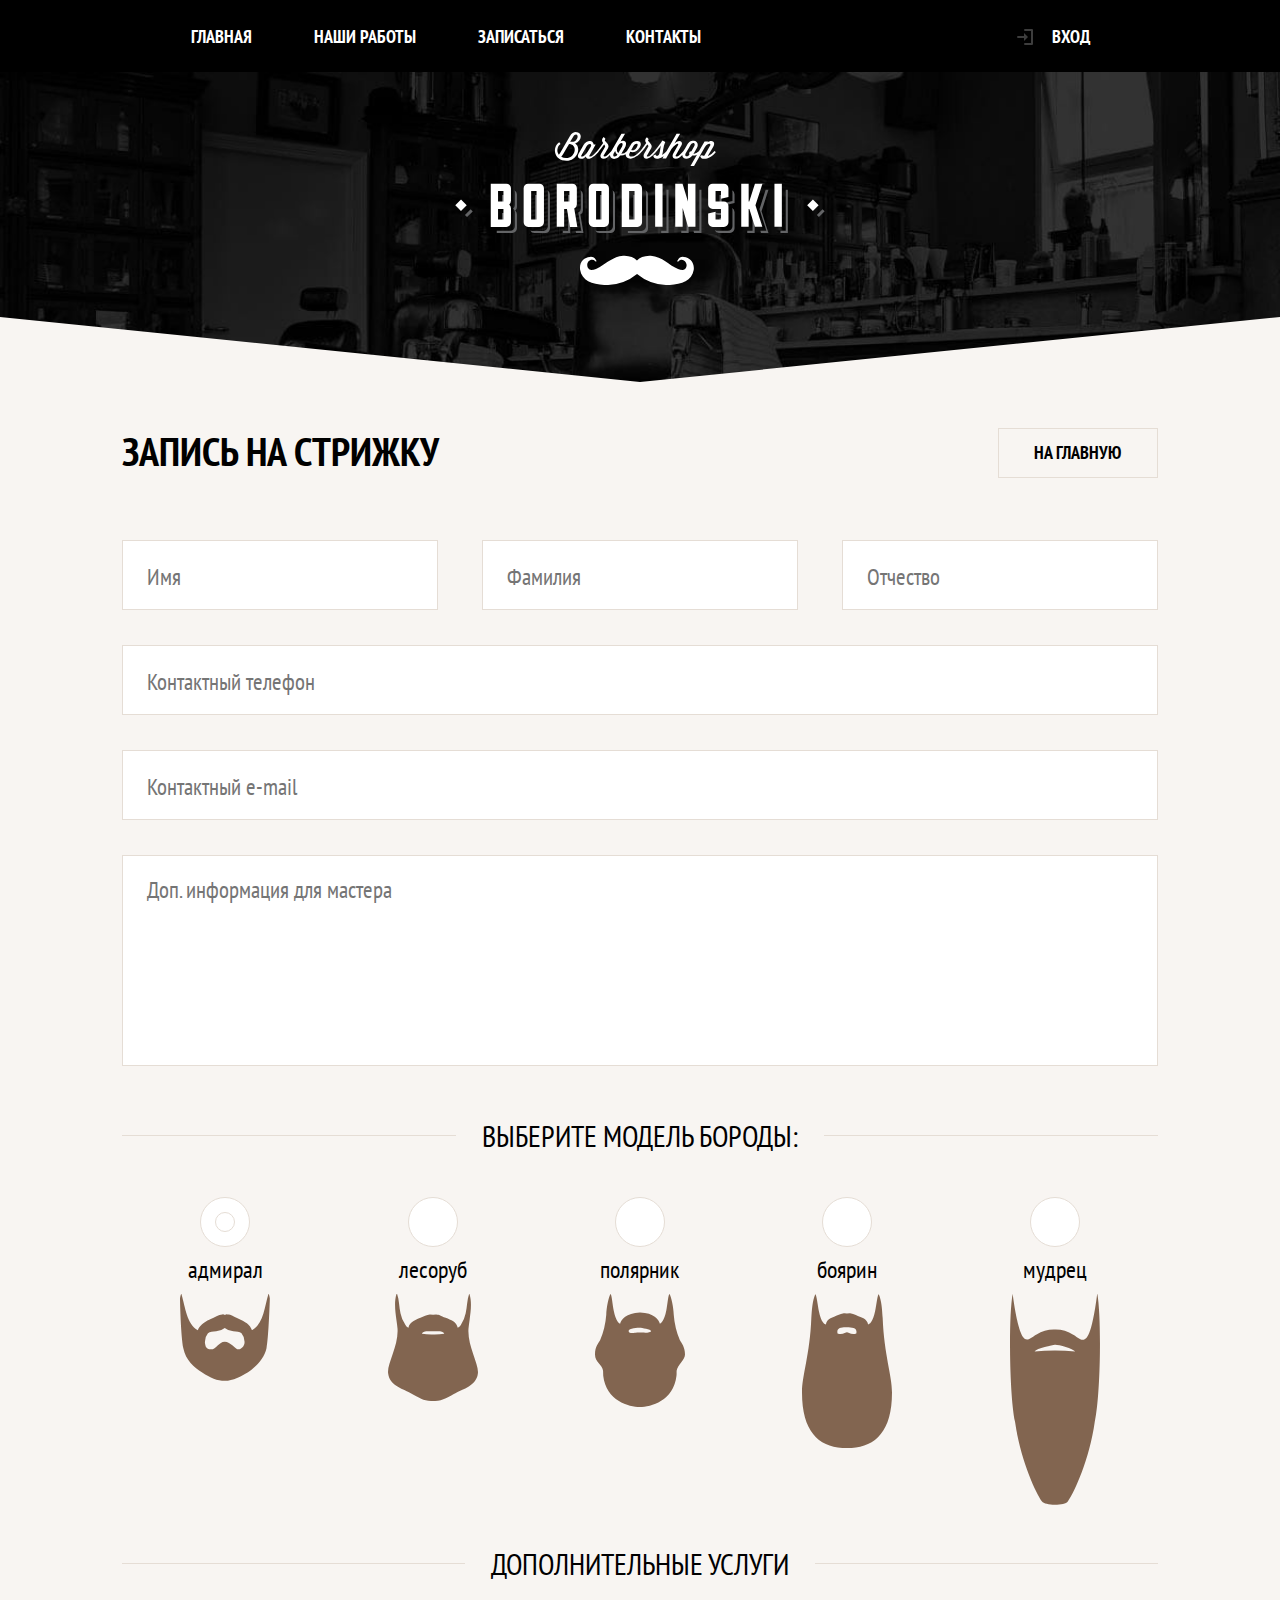
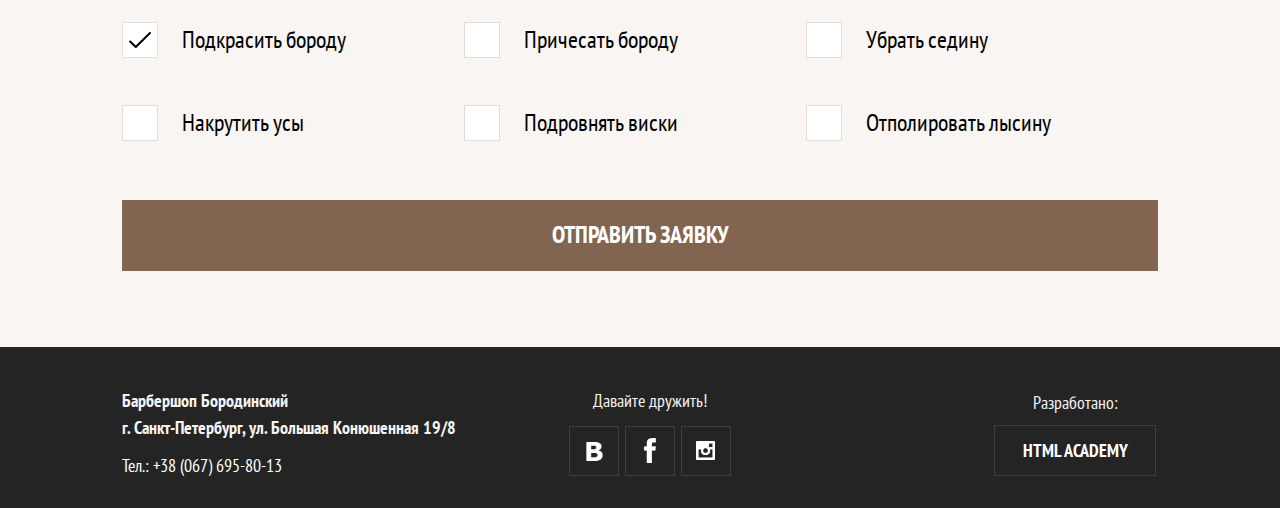
==== commit c9045f63: "Add files via upload" ====
--- a/form.html
+++ b/form.html
@@ -137,8 +137,8 @@
     <footer class="page-footer">
       <div class="page-footer__wrapper">
         <p class="page-footer__contacts">
-          <div>Барбершоп Бородинский</div><br>
-          <p class="page-footer__adress">г. Санкт-Петербург, ул. Большая Конюшенная 19/8<br></p>
+          <b>Барбершоп Бородинский</b><br>
+          <strong class="page-footer__adress">г. Санкт-Петербург, ул. Большая Конюшенная 19/8<br></strong>
           <a class="btn  page-footer__contacts-hidden" href="tel:+380676958013">+38 (067) 695-80-13</a>
         </p>
         <p class="page-footer__social">
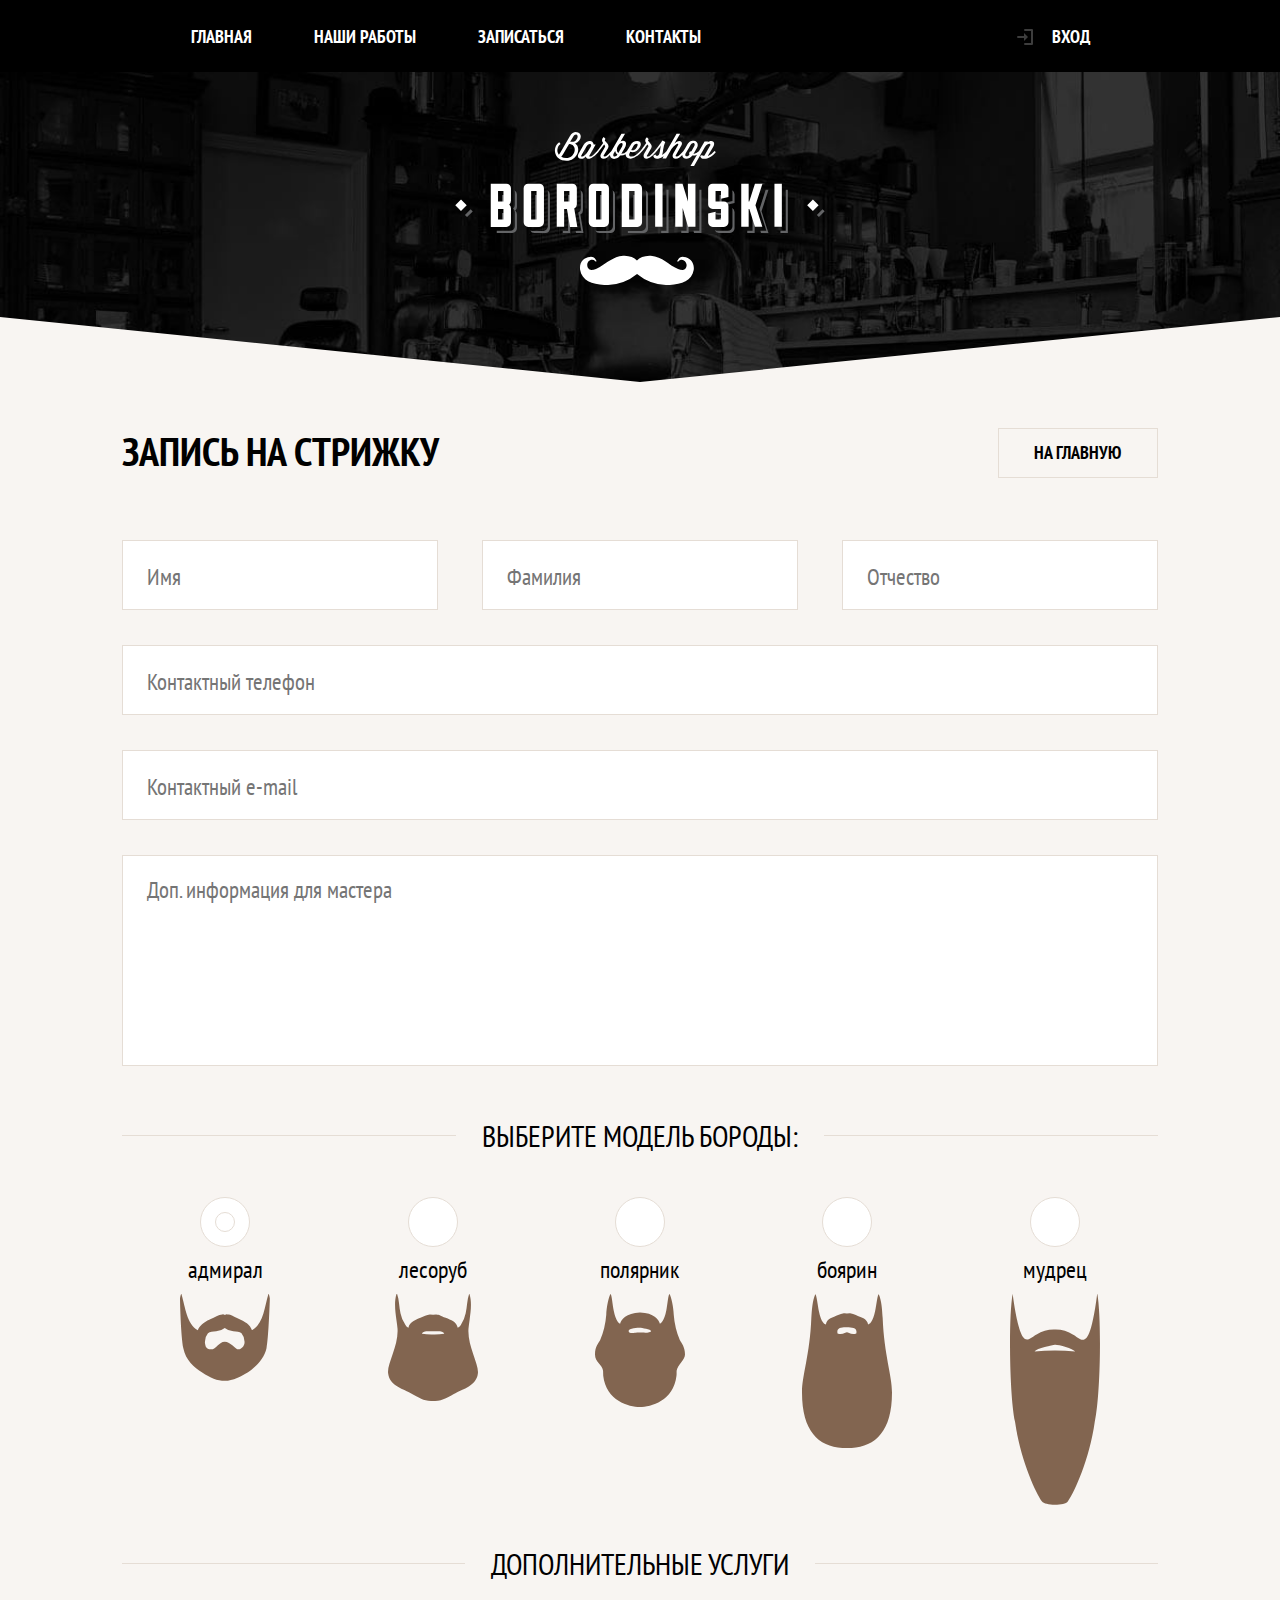
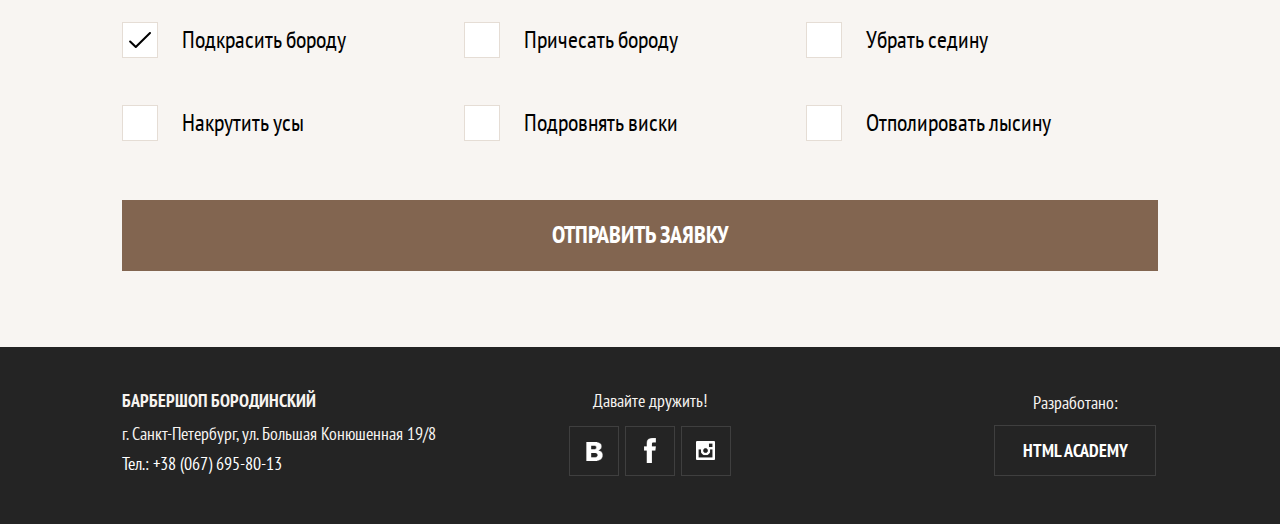
==== commit 858f9b61: "Add files via upload" ====
--- a/form.html
+++ b/form.html
@@ -12,7 +12,7 @@
   </head>
   <body>
     <header class="page-header">
-      <h1 class="visually-hidden">Барбершоп Бородинский - истинно мужская классика</h1>
+      <h1 class="visually-hidden">Барбершоп «Бородинский» - истинно мужская классика</h1>
       <div class="page-header__logo  page-header__logo--inner-page">
         <picture>
           <source media="(min-width: 1200px)" srcset="img/logotype-desktop.svg">
--- a/css/style.css
+++ b/css/style.css
@@ -838,9 +838,9 @@
 .page-footer__wrapper {
   width: auto;
 }
-.page-footer__contacts + div {
-  font-weight: 700;
+.page-footer__contacts > b {
   margin-bottom: -30px;
+  text-transform: uppercase;
 }
 .page-footer__copyright {
   margin-top: 35px;
@@ -870,6 +870,9 @@
   margin-top: 20px;
   padding-bottom: 1px;
 }
+.page-footer__contacts-hidden:active {
+  background-color: inherit;
+}
 .page-footer__social {
   width: 100%;
   margin-top: 35px;
@@ -906,6 +909,9 @@
   border-color: #252525;
   opacity: 0.3;
 }
+.page-footer__adress {
+  font-weight: 400;
+}
 @media (max-width: 767px) {
   .page-footer__contacts {
     margin-top: 70px;
@@ -921,7 +927,7 @@
     display: block;
     text-align: left;
   }
-  .page-footer__contacts + div {
+  .page-footer__contacts > b {
     text-align: left;
     text-transform: uppercase;
   }
@@ -933,10 +939,11 @@
     color: #ffffff;
     display: block;
     margin: auto;
-    line-height: 49px;
+    line-height: 20px;
     border: 0px;
     padding-bottom: 0px;
     margin-left: 0px;
+    margin-bottom: 50px;
     font-weight: 400;
     text-align: left;
   }
@@ -946,6 +953,8 @@
   }
   .page-footer__adress {
     text-align: left;
+    font-weight: 400;
+    line-height: 40px;
     margin-top: 15px;
     margin-bottom: -10px;
   }
@@ -2313,6 +2322,7 @@
   width: 50px;
   height: 50px;
   border: 1px solid #e5ddd5;
+  transition: border-color 0.1s linear, box-shadow 0.1s linear;
 }
 .form__field--beards label::after {
   content: "";
